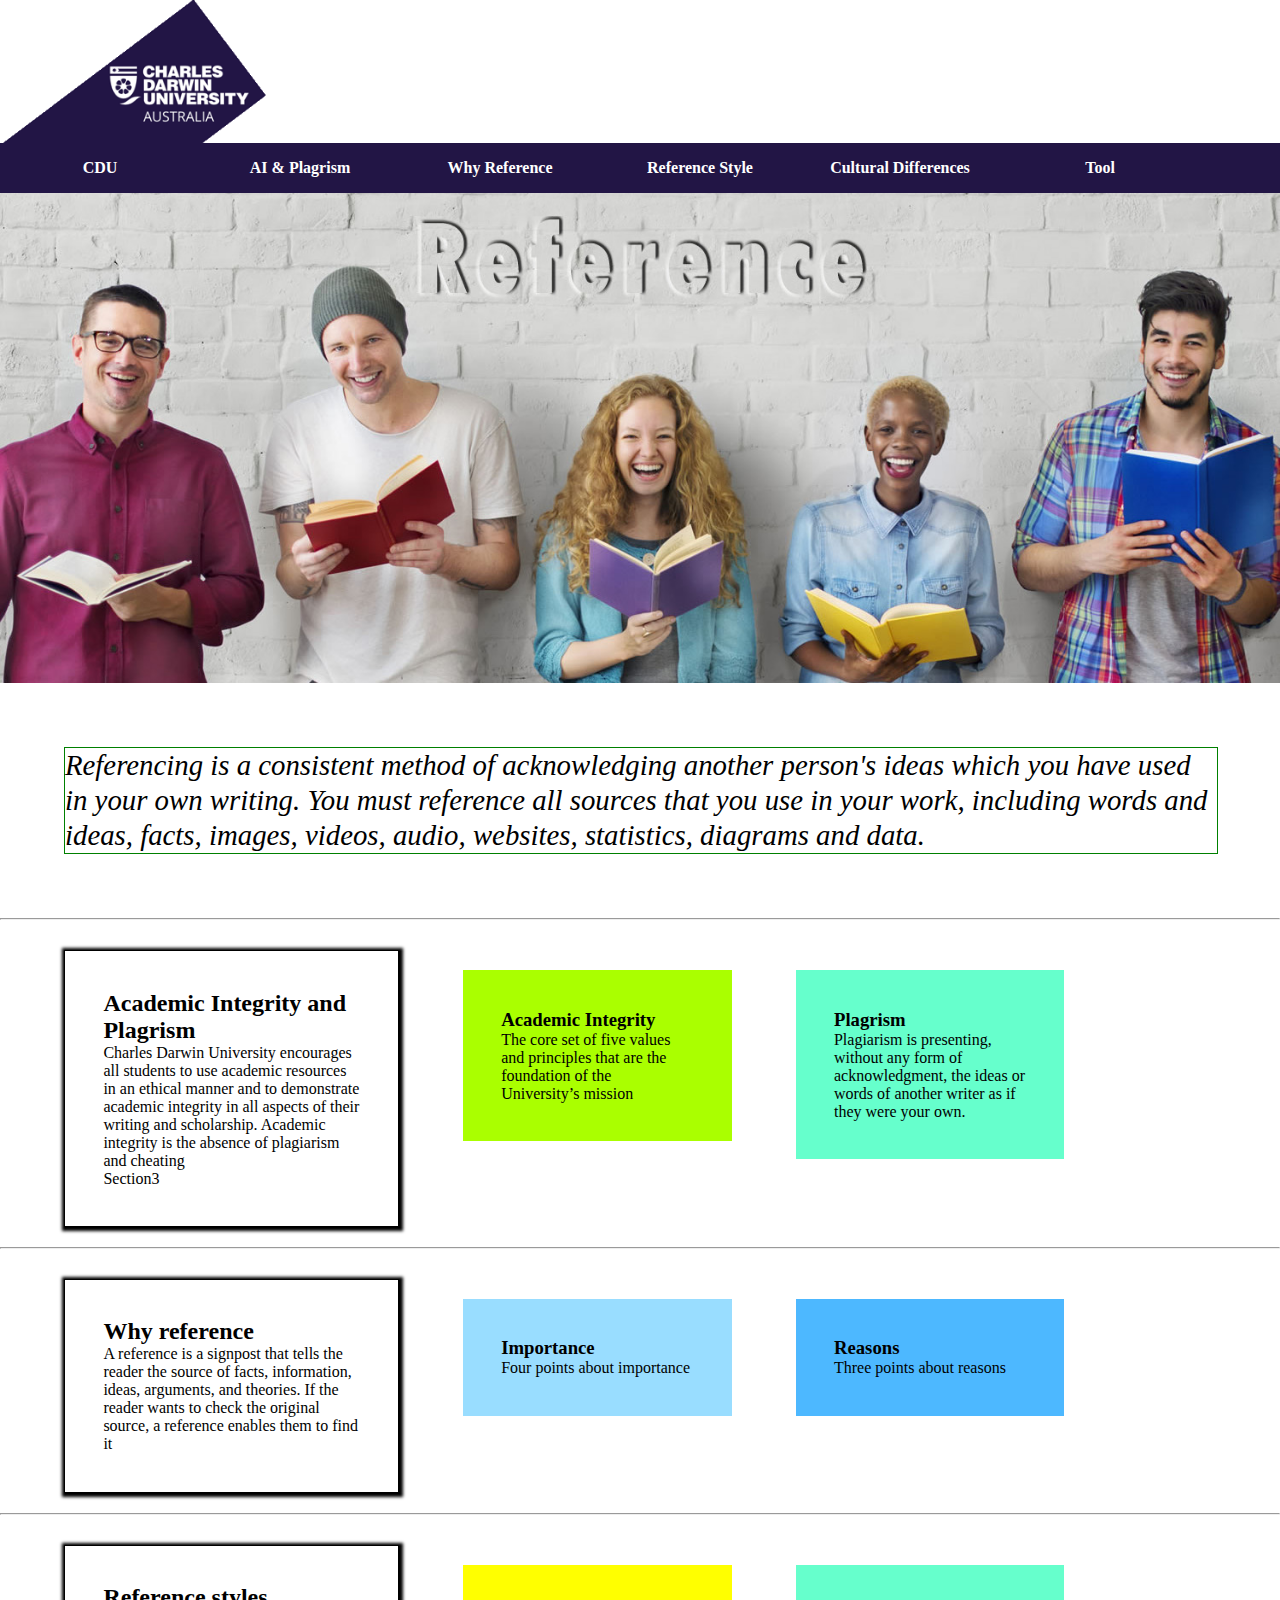
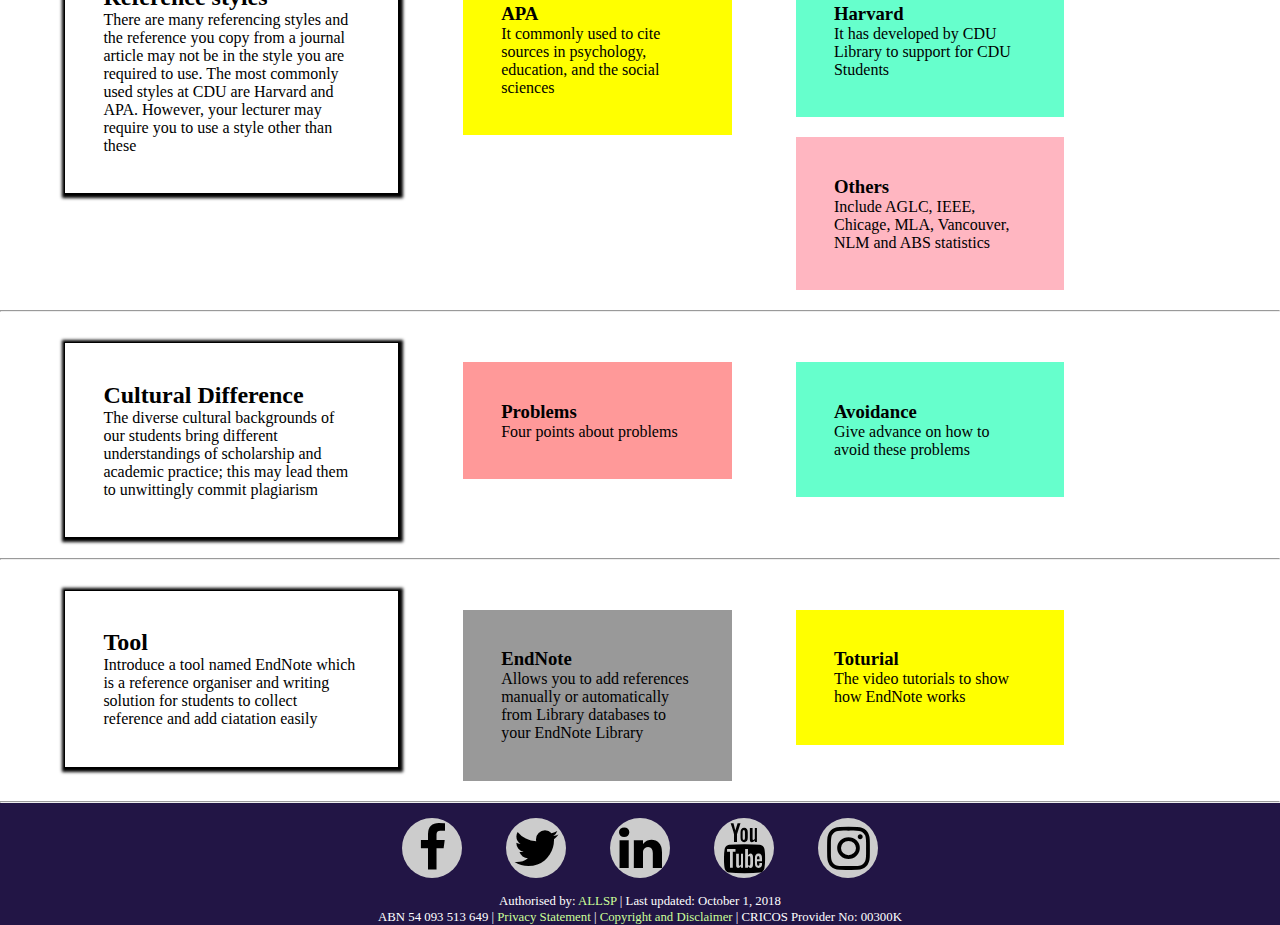
==== index.html @ 8f57a649 "small modifications made Signed-off-by: WM312081 <perfect.3betty@gmail.com>" ====
<!DOCTYPE html>
<html lang="en" dir="ltr">
  <head>
    <meta charset="utf-8">
    <meta name="viewport" content="width=device-width, initial-scale=1">
    <link rel="stylesheet" href="https://cdnjs.cloudflare.com/ajax/libs/font-awesome/4.7.0/css/font-awesome.min.css">
    <link rel="stylesheet" href="css/style.css">
    <script src="js/jquery-2.1.3.min.js" type="text/javascript"></script>
    <title>SKRSKR</title>
  </head>

  <body>
    <section>
      <div class="sec_div_1">
    		<div class="header_img_div">
    			<img src="images/cdu_left_logo.png" width="100%" alt="logo" />
    		</div>
      </div>
      <div class="showNav">
        <div class="menu">
          <i class="fa fa-bars"></i>
        </div>
      </div>
      <div class="navTwo">
        <div class="tag" id="tag1">CDU</div>
          <div class="tag tag1" style="display:none">
            <div class="tag1_1"><a href="https://www.cdu.edu.au/">Homepage</a></div>
            <div class="tag1_1"><a href="https://www.cdu.edu.au/library/">Library</a></div>
            <div class="tag1_1"><a href="http://learnline.cdu.edu.au/studyskills/">Studyskills</a></div>
            <div class="tag1_1"><a href="https://online.cdu.edu.au/webapps/portal/execute/tabs/tabAction?tab_tab_group_id=_3_1">Learnline Login</a></div>
          </div>
        <div class="tag" id="tag2">AI & Plagrism</div>
          <div class="tag tag2" style="display:none">
            <div class="tag1_1"><a href="#">Academic Intergrity</a></div>
            <div class="tag1_1"><a href="#">Plagrism</a></div>
          </div>
        <div class="tag" id="tag3">Why Reference</div>
          <div class="tag tag3" style="display:none">
            <div class="tag1_1"><a href="#">Importance</a></div>
            <div class="tag1_1"><a href="#">Reasons</a></div>
          </div>
        <div class="tag" id="tag4">Reference Style</div>
          <div class="tag tag4" style="display:none">
            <div class="tag1_1"><a href="#">APA</a></div>
            <div class="tag1_1"><a href="#">Harvard</a></div>
            <div class="tag1_1"><a href="#">Others</a></div>
          </div>
        <div class="tag" id="tag5">Cultural Differences</div>
          <div class="tag tag5" style="display:none">
            <div class="tag1_1"><a href="#">Problems</a></div>
            <div class="tag1_1"><a href="#">Avoidance</a></div>
          </div>
        <div class="tag" id="tag6">Tool</div>
          <div class="tag tag6" style="display:none">
            <div class="tag1_1"><a href="#">Endnote</a></div>
            <div class="tag1_1"><a href="#">Tutorials</a></div>
          </div>
    </div>

      <div class="nav">
        <nav>
          <ul>
            <li><a href="#">CDU</a>
              <ul class = "dropdown">
                <li><a href="https://www.cdu.edu.au/">Homepage</a></li>
                <li><a href="https://www.cdu.edu.au/library/">Library</a></li>
                <li><a href="http://learnline.cdu.edu.au/studyskills/">Studyskills</a></li>
                <li><a href="https://online.cdu.edu.au/webapps/portal/execute/tabs/tabAction?tab_tab_group_id=_3_1">Learnline Login</a></li>
              </ul>
            </li>
            <li><a href="#">AI & Plagrism</a>
              <ul class = "dropdown">
                <li><a href="#">Academic Integrity</a></li>
                <li><a href="#">Plagrism</a></li>
              </ul>
            </li>
            <li><a href="#">Why Reference</a>
              <ul class = "dropdown">
                <li><a href="#">Importance</a></li>
                <li><a href="#">Reasons</a></li>
              </ul>
            </li>
            <li><a href="#">Reference Style</a>
              <ul class = "dropdown">
                <li><a href="#">APA</a></li>
                <li><a href="#">Harvard</a></li>
                <li><a href="#">Others</a></li>
              </ul>
            </li>
            <li><a href="#">Cultural Differences</a>
              <ul class = "dropdown">
                <li><a href="#">Problems</a></li>
                <li><a href="#">Avoidance</a></li>
              </ul>
            </li>
            <li><a href="#">Tool</a>
              <ul class = "dropdown">
                <li><a href="#">Endnote</a></li>
                <li><a href="#">Tutorials</a></li>
              </ul>
            </li>
    		   </ul>
         </nav>
       </div>

       <div style="width:100%;">
     		<div style="width:100%;overflow: hidden;">
     			<img src="images/image_descr.jpg" width="100%">
     		</div>
     		<div class="desc">
               <p>Referencing is a consistent method of acknowledging another person's ideas which you have used in your own writing. You must reference all sources that you use in your work, including words and ideas, facts, images, videos, audio, websites, statistics, diagrams and data.</p>
        </div>

        <hr>
        <div class="card" style="">
     			<div class="cardFt" style="">
     			  <h2 id="">Academic Integrity and Plagrism</h2>
     			  <p>Charles Darwin University encourages all students to use academic resources in an ethical manner and to demonstrate academic integrity in all aspects of their writing and scholarship. Academic integrity is the absence of plagiarism and cheating</p>
     			  <p>Section3</p>
     			</div>
     			<div onclick="location.href='http://www.cdu.edu.au'" class="cardSc" style="background-color: #aaff00;">
     			  <h3>Academic Integrity</h3>
     			  <p>The core set of five values and principles that are the foundation of the University’s mission</p>
     			</div>
     			<div onclick="location.href='http://www.cdu.edu.au'" class="cardSc" style="background-color: #66ffcc;">
     			  <h3>Plagrism</h3>
     			  <p>Plagiarism is presenting, without any form of acknowledgment, the ideas or words of another writer as if they were your own.</p>
     			</div>
     		</div>

        <hr>
     		<div class="card" style="">
     			<div class="cardFt" style="">
     			  <h2 id="">Why reference</h2>
     			  <p>A reference is a signpost that tells the reader the source of facts, information, ideas, arguments, and theories. If the reader wants to check the original source, a reference enables them to find it</p>
     			</div>
     			<div onclick="location.href='http://www.cdu.edu.au'" class="cardSc" style="background-color: #99ddff;">
     			  <h3>Importance</h3>
     			  <p>Four points about importance</p>
     			</div>
     			<div onclick="location.href='http://www.cdu.edu.au'" class="cardSc" style="background-color: #4db8ff;">
     			  <h3>Reasons</h3>
     			  <p>Three points about reasons</p>
     			</div>
     		</div>

        <hr>
        <div class="card" style="">
          <div class="cardFt" style="">
            <h2 id="">Reference styles</h2>
            <p>There are many referencing styles and the reference you copy from a journal article may not be in the style you are required to use. The most commonly used styles at CDU are Harvard and APA. However, your lecturer may require you to use a style other than these</p>
          </div>
          <div onclick="location.href='http://www.cdu.edu.au'" class="cardSc" style="background-color: #ffff00;">
            <h3>APA</h3>
            <p>It commonly used to cite sources in psychology, education, and the social sciences</p>
          </div>
          <div onclick="location.href='http://www.cdu.edu.au'" class="cardSc" style="background-color: #66ffcc;">
            <h3>Harvard</h3>
            <p>It has developed by CDU Library to support for CDU Students</p>
          </div>
          <div onclick="location.href='http://www.cdu.edu.au'" class="cardSc" style="background-color: #FFB6C1;">
            <h3>Others</h3>
            <p>Include AGLC, IEEE, Chicage, MLA, Vancouver, NLM and ABS statistics</p>
          </div>
        </div>

        <hr>
        <div class="card" style="">
          <div class="cardFt" style="">
            <h2 id="">Cultural Difference</h2>
            <p>The diverse cultural backgrounds of our students bring different understandings of scholarship and academic practice; this may lead them to unwittingly commit plagiarism</p>
          </div>
          <div onclick="location.href='http://www.cdu.edu.au'" class="cardSc" style="background-color: #ff9999;">
            <h3>Problems</h3>
            <p>Four points about problems</p>
          </div>
          <div onclick="location.href='http://www.cdu.edu.au'" class="cardSc" style="background-color: #66ffcc;">
            <h3>Avoidance</h3>
            <p>Give advance on how to avoid these problems</p>
          </div>
        </div>

        <hr>
        <div class="card" style="">
          <div class="cardFt" style="">
            <h2 id="">Tool</h2>
            <p>Introduce a tool named EndNote which is a reference organiser and writing solution for students to collect reference and add ciatation easily</p>
          </div>
          <div onclick="location.href='http://www.cdu.edu.au'" class="cardSc" style="background-color: #999999;">
            <h3>EndNote</h3>
            <p>Allows you to add references manually or automatically from Library databases to your EndNote Library</p>
          </div>
          <div onclick="location.href='http://www.cdu.edu.au'" class="cardSc" style="background-color: #ffff00;">
            <h3>Toturial</h3>
            <p>The video tutorials to show how EndNote works</p>
          </div>
        </div>
        <hr class="last_hr">
     	</div>
    </section>

    <footer>
      <div class="footer_all">

        <div class="f_social_icons">
          <ul>
            <li><a href="https://www.facebook.com/home.php#!/CharlesDarwinUniversity" target="blank"><i class="fa fa-facebook"></i></a></li>
            <li><a href="https://twitter.com/CDUni" target="blank"><i class="fa fa-twitter"></i></a></li>
            <li><a href="https://www.linkedin.com/school/charles-darwin-university/" target="blank"><i class="fa fa-linkedin"></i></a></li>
            <li><a href="https://www.youtube.com/channel/UCKCcLzf49llRjQbNq3llFCg" target="blank"><i class="fa fa-youtube"></i></a></li>
            <li><a href="https://www.instagram.com/charlesdarwinuniversity/" target="blank"><i class="fa fa-instagram"></i></a></li>
          </ul>
        </div>
        <div class="footer_sec_1">
          <p>Authorised by: <a href="https://www.cdu.edu.au/academic-language-learning/allsp">ALLSP</a> | Last updated: October 1, 2018</p>
          <p>ABN 54 093 513 649 | <a href="https://www.cdu.edu.au/informationact">Privacy Statement</a> | <a href="https://www.cdu.edu.au/about/copyright">Copyright and Disclaimer</a> | CRICOS Provider No: 00300K</p>
        </div>

      </div>
    </footer>
  </body>


  <script>
	  $(document).ready(function(){
		  $(".showNav").click(function(){
			  $(".navTwo").toggle();
		  });
      $(".tag").each(function(){
        $(this).click(function(){
          var idname = $(this).attr("id");
          $("."+idname).toggle();
        });
      })
      $(window).resize(function(){
			  var windowsize = $(window).width()
			  if(windowsize > 850){
				  $(".navTwo").css("display","none");
			  }
		  })
	  })
	</script>
</html>
---- css/style.css ----
*{
  margin: 0;
  padding: 0;
  /*background-color: #cccccc;*/
}

header{
  overflow: hidden;
}
section{
  height: auto;
}
.sec_div_1{
  width:100%;
  float: left;
}
img{
  margin-bottom: -5px;
}
.header_img_div{
  width:21%;
  float: left;
  min-width: 250px;
}
.navTwo{
  width: 100%;
  overflow: hidden;
  float: left;
  display: none;
}
.nav{
  width:100%;
  float: left;
}
nav{
  margin-top: 0px;
  width: 100%;
  height: 50px;
  background: #221545;
  /*border-top: 1px solid rgba(255, 0, 0, 0.2);
  border-bottom: 1px solid rgba(255, 0, 0, 0.2);*/
  position: sticky; /* sticky the bar at the top */
  top: 0;
  z-index: 50;
}
nav ul{
  display: flex;
  margin: 0;
  padding: 0px;
  overflow: hidden;
  /*float: right;*/
}
nav ul li{
  list-style: none;
  width: 200px;
}
nav ul li a{
  display: block;
  color: #fff;
  background: #221545;
  font-weight: bold;
  text-align: center;
  line-height: 50px;
  text-decoration: none;
}
nav ul li a:hover, nav ul li a:active{
  background: #f00;
}
nav ul li:hover ul.dropdown{
  display: block;
}
nav ul li ul.dropdown{
  display: none; /* Show dropdowns only when hover*/
  position: absolute;
  padding: 0px;
  background-color: #221545;
}
nav ul li ul.dropdown li{
  display: block;
}
.desc{
  width: 90%;
  margin: 5%;
  border: 1px solid green;
  font-size: 1.8rem;
  line-height: 2.2rem;
  font-style: italic;
}

.card{
	width: 100%; float: left; margin-bottom: 20px;
}
.cardFt{
	border:1px solid #000000; box-shadow: 1px 1px 3px 3px #000000; width: 20%; padding: 3%; margin-left: 5%; float: left;
}
.cardSc{
	width: 15%; padding: 3%; margin-left: 5%; float: left; margin-top: 20px;
}

.tag{
	width: 100%;color: #fff; background: #221545; font-weight: bold; font-size: 20px; text-align: center; line-height: 50px; text-decoration: none; min-height: 50px;
}
.tag:hover{
  background-color: #adebeb;
  color: black;
}
.tag1_1{
  background-color: #b3b3cc;
  font-size: 15px;
}
.tag1_1:hover{
  background-color: #adebeb;
}
.tag1_1 a{
  color:white;
  text-decoration: none;
}
.tag1_1 a:hover{
  color: #221545;
}


.menu{
  display: none;
}

@media screen and (max-width: 1200px){
  nav ul li{
    list-style: none;
    width: 140px;
  }
  nav ul li a{
    display: block;
    color: #fff;
    background: #221545;
    font-weight: bold;
    text-align: center;
    font-size: 13px;
    line-height: 50px;
    text-decoration: none;
  }
  nav ul li ul.dropdown li{
    display: block;
    width: 140px;
  }
}

@media screen and (max-width: 850px){
	.showNav{
		display:block;
	}
	.showNav{width: 50px; height: 50px; position: absolute; right: 5px; top:45px; text-align: center;}
  .menu{
    display: block;
    background-color: #221545;
    color: #fff;
  }
  .menu:hover{
    background-color: grey;
    color: #221545;
  }
  .menu i{
    width: auto;
    height: auto;
    margin: 10px;
    padding: 5px;
  }
  .nav{
		display: none;
	}

  nav ul li a{
    display: block;
    color: #fff;
    background: #221545;
    font-weight: bold;
    font-size: 0.7rem;
    text-align: center;
    line-height: 50px;
    text-decoration: none;
  }
	.cardFt{
		border:1px solid #000000; box-shadow: 1px 1px 3px 3px #000000; width: 90%; padding: 5px; margin-left: 5%; float: left;
	}
	.cardSc{
		width: 90%; padding: 5px; margin-left: 5%; float: left; margin-top: 20px;
	}
  .desc{
    width: 90%;
    margin: 5%;
    border: 1px solid green;
    font-size: 0.8rem;
    font-weight: bold;
    line-height: 1rem;
    font-style: italic;
  }
}

footer{
  margin: 0px;
  height: auto;
  /*border: 1px solid purple;*/
  background-color: #221545;
  position: relative;
  margin-top: 0px;
}

footer .footer_all{
  height: 100%;
  color: #fff;
  /*background-color: #221545;*/
}

.footer_sec_1{
  text-align: center;
}
.footer_sec_1 p{
  font-size: 0.8rem;
  line-height: 1rem;
}
.footer_sec_1 a{
  text-decoration: none;
  color: #ccff99;
}
.footer_sec_1 a:hover{
  color: red;
}

.f_social_icons{
  width: 100%;
  height: auto;
  margin: 0px 0px;
  padding: 15px 0;
}

.f_social_icons ul{
  text-align: center;
  margin: 0px;
  padding: 0;
  list-style-type: none;
  /*border: 1px solid red;*/
}

.f_social_icons ul li{
  display: inline-block;
  width: 60px;
  height: 60px;
  margin: 0px 20px;
  /*background: rgba(192,192,192,0.8)*/
  background: #cccccc;
  border-radius: 100%;
}

.f_social_icons ul li a{
  display: block;
  color: #000;
  font-size: 50px;
}

.f_social_icons ul li a i{
  line-height: 60px;
}

.f_social_icons ul li:hover{
  background: #3B5998;
}

.f_social_icons ul li a:hover{
  color: #fff;
}
hr{
  margin-bottom: 30px;
}
.last_hr{
  margin-bottom: 0;
}
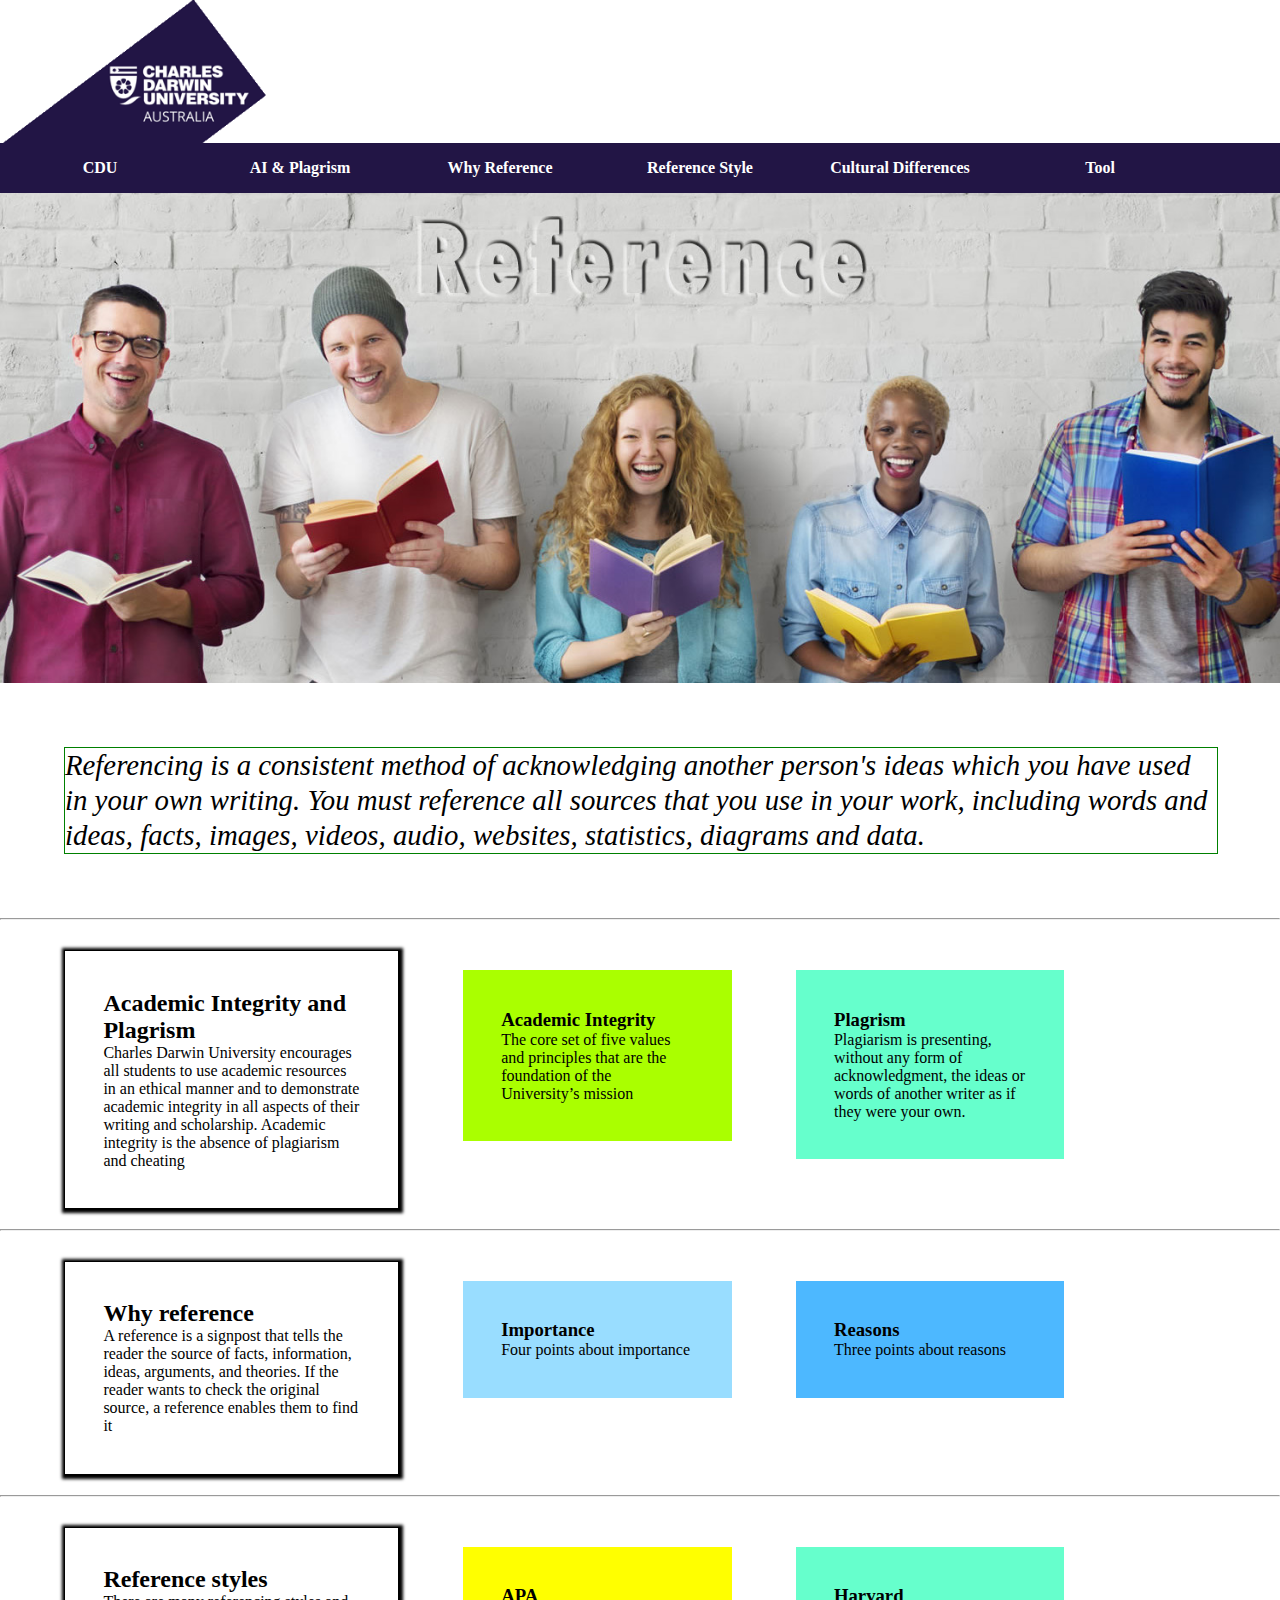
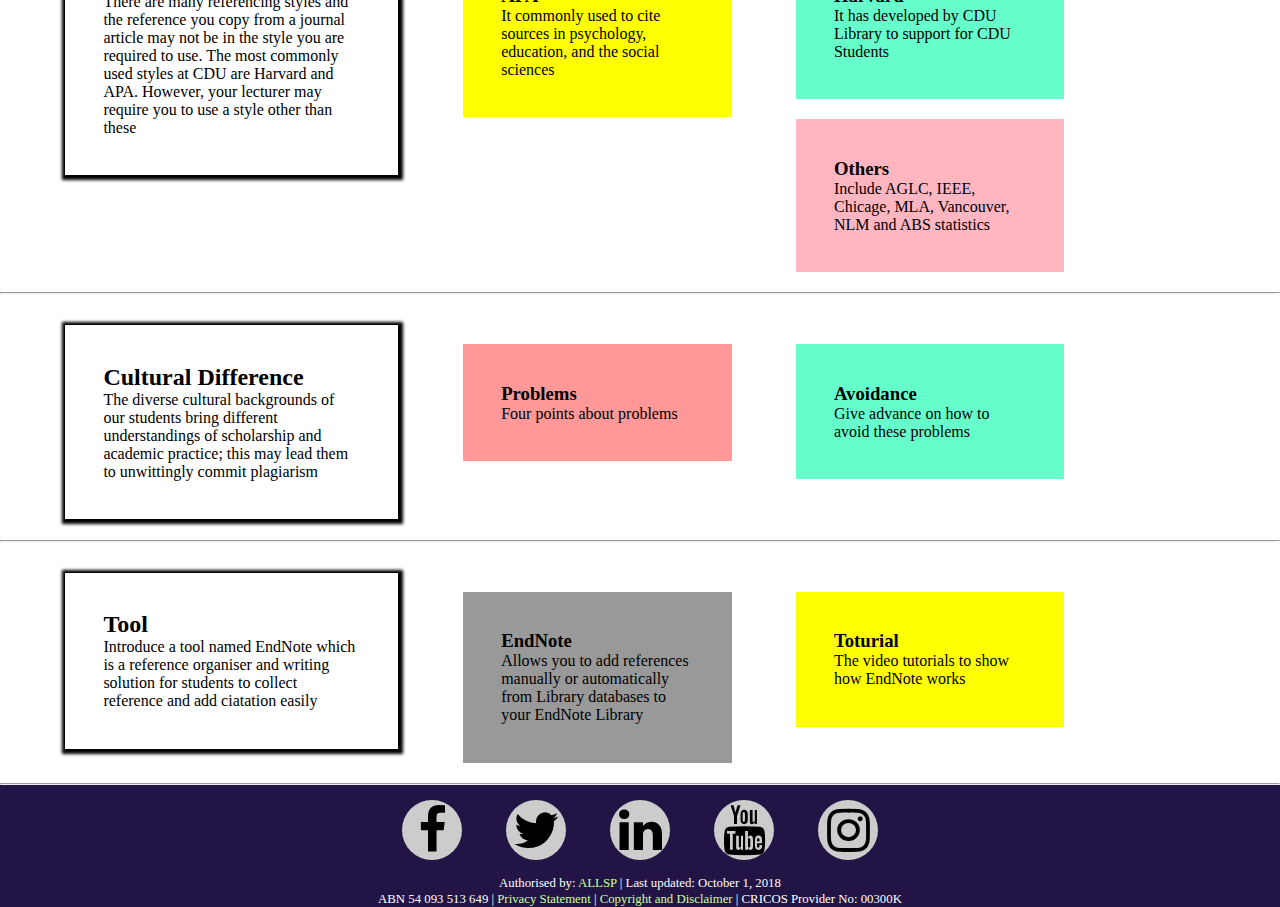
==== commit 60682752: "Nothing happened Signed-off-by: DahuZhu <zdhnwu@gmail.com>" ====
--- a/index.html
+++ b/index.html
@@ -116,7 +116,6 @@
      			<div class="cardFt" style="">
      			  <h2 id="">Academic Integrity and Plagrism</h2>
      			  <p>Charles Darwin University encourages all students to use academic resources in an ethical manner and to demonstrate academic integrity in all aspects of their writing and scholarship. Academic integrity is the absence of plagiarism and cheating</p>
-     			  <p>Section3</p>
      			</div>
      			<div onclick="location.href='http://www.cdu.edu.au'" class="cardSc" style="background-color: #aaff00;">
      			  <h3>Academic Integrity</h3>
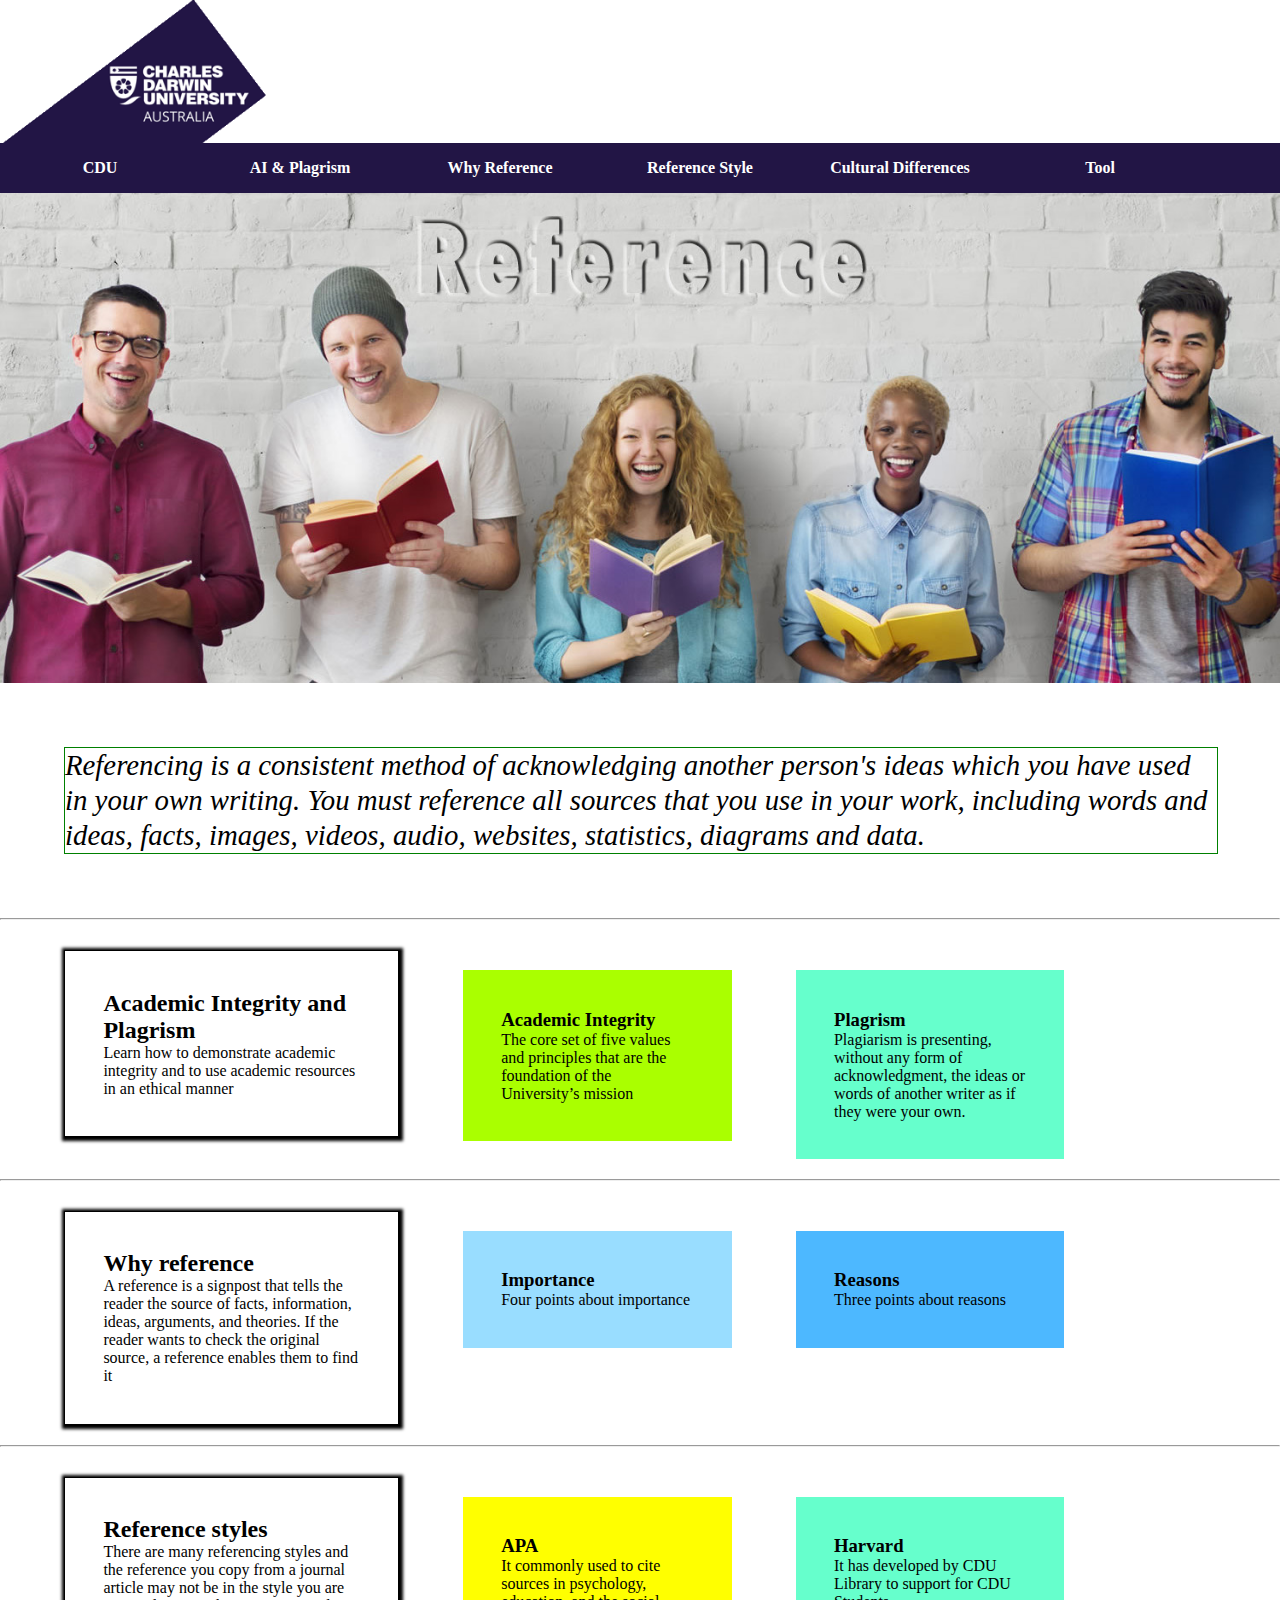
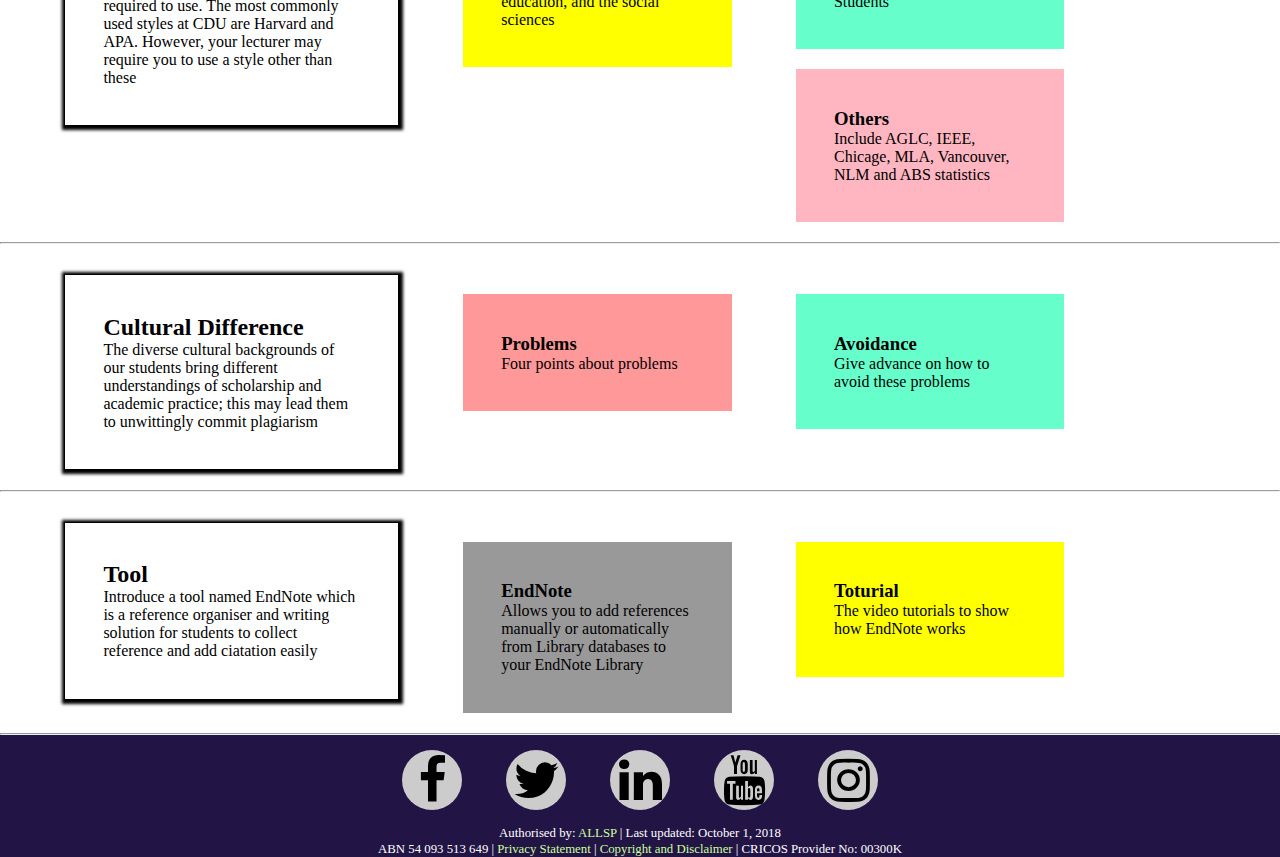
==== commit e3696a62: "Content adding Signed-off-by: WM312081 <perfect.3betty@gmail.com>" ====
--- a/index.html
+++ b/index.html
@@ -13,7 +13,7 @@
     <section>
       <div class="sec_div_1">
     		<div class="header_img_div">
-    			<img src="images/cdu_left_logo.png" width="100%" alt="logo" />
+    			<a href="index.html"><img src="images/cdu_left_logo.png" width="100%" alt="logo" /></a>
     		</div>
       </div>
       <div class="showNav">
@@ -29,75 +29,94 @@
             <div class="tag1_1"><a href="http://learnline.cdu.edu.au/studyskills/">Studyskills</a></div>
             <div class="tag1_1"><a href="https://online.cdu.edu.au/webapps/portal/execute/tabs/tabAction?tab_tab_group_id=_3_1">Learnline Login</a></div>
           </div>
-        <div class="tag" id="tag2">AI & Plagrism</div>
+        <div class="tag" id="tag2"><a class="tagg" href="ai_p.html">AI & Plagrism</a></div>
+          <!--
           <div class="tag tag2" style="display:none">
             <div class="tag1_1"><a href="#">Academic Intergrity</a></div>
             <div class="tag1_1"><a href="#">Plagrism</a></div>
           </div>
-        <div class="tag" id="tag3">Why Reference</div>
+          -->
+        <div class="tag" id="tag3"><a class="tagg" href="whyR.html">Why Reference</a></div>
+          <!--
           <div class="tag tag3" style="display:none">
             <div class="tag1_1"><a href="#">Importance</a></div>
             <div class="tag1_1"><a href="#">Reasons</a></div>
           </div>
-        <div class="tag" id="tag4">Reference Style</div>
+          -->
+        <div class="tag" id="tag4"><a class="tagg" href="rStyle.html">Reference Style</a></div>
+          <!--
           <div class="tag tag4" style="display:none">
             <div class="tag1_1"><a href="#">APA</a></div>
             <div class="tag1_1"><a href="#">Harvard</a></div>
             <div class="tag1_1"><a href="#">Others</a></div>
           </div>
-        <div class="tag" id="tag5">Cultural Differences</div>
+          -->
+        <div class="tag" id="tag5"><a class="tagg" href="culDif.html">Cultural Differences</a></div>
+          <!--
           <div class="tag tag5" style="display:none">
             <div class="tag1_1"><a href="#">Problems</a></div>
             <div class="tag1_1"><a href="#">Avoidance</a></div>
           </div>
-        <div class="tag" id="tag6">Tool</div>
+          -->
+        <div class="tag" id="tag6"><a class="tagg" href="tool.html">Tool</a></div>
+          <!--
           <div class="tag tag6" style="display:none">
             <div class="tag1_1"><a href="#">Endnote</a></div>
             <div class="tag1_1"><a href="#">Tutorials</a></div>
           </div>
-    </div>
+          -->
+      </div>
 
       <div class="nav">
         <nav>
           <ul>
-            <li><a href="#">CDU</a>
-              <ul class = "dropdown">
-                <li><a href="https://www.cdu.edu.au/">Homepage</a></li>
+            <li><a href="https://www.cdu.edu.au/">CDU</a>
+              <ul class = "dropdown">
                 <li><a href="https://www.cdu.edu.au/library/">Library</a></li>
                 <li><a href="http://learnline.cdu.edu.au/studyskills/">Studyskills</a></li>
                 <li><a href="https://online.cdu.edu.au/webapps/portal/execute/tabs/tabAction?tab_tab_group_id=_3_1">Learnline Login</a></li>
               </ul>
             </li>
-            <li><a href="#">AI & Plagrism</a>
+            <li><a href="ai_p.html">AI & Plagrism</a>
+              <!--
               <ul class = "dropdown">
                 <li><a href="#">Academic Integrity</a></li>
                 <li><a href="#">Plagrism</a></li>
               </ul>
-            </li>
-            <li><a href="#">Why Reference</a>
+              -->
+            </li>
+            <li><a href="whyR.html">Why Reference</a>
+              <!--
               <ul class = "dropdown">
                 <li><a href="#">Importance</a></li>
                 <li><a href="#">Reasons</a></li>
               </ul>
-            </li>
-            <li><a href="#">Reference Style</a>
+              -->
+            </li>
+            <li><a href="rStyle.html">Reference Style</a>
+              <!--
               <ul class = "dropdown">
                 <li><a href="#">APA</a></li>
                 <li><a href="#">Harvard</a></li>
                 <li><a href="#">Others</a></li>
               </ul>
-            </li>
-            <li><a href="#">Cultural Differences</a>
+              -->
+            </li>
+            <li><a href="culDif.html">Cultural Differences</a>
+              <!--
               <ul class = "dropdown">
                 <li><a href="#">Problems</a></li>
                 <li><a href="#">Avoidance</a></li>
               </ul>
-            </li>
-            <li><a href="#">Tool</a>
+              -->
+            </li>
+            <li><a href="tool.html">Tool</a>
+              <!--
               <ul class = "dropdown">
                 <li><a href="#">Endnote</a></li>
                 <li><a href="#">Tutorials</a></li>
               </ul>
+              -->
             </li>
     		   </ul>
          </nav>
@@ -112,84 +131,84 @@
         </div>
 
         <hr>
-        <div class="card" style="">
-     			<div class="cardFt" style="">
+        <div class="card_container">
+     			<div class="cardFt">
      			  <h2 id="">Academic Integrity and Plagrism</h2>
-     			  <p>Charles Darwin University encourages all students to use academic resources in an ethical manner and to demonstrate academic integrity in all aspects of their writing and scholarship. Academic integrity is the absence of plagiarism and cheating</p>
-     			</div>
-     			<div onclick="location.href='http://www.cdu.edu.au'" class="cardSc" style="background-color: #aaff00;">
+     			  <p>Learn how to demonstrate academic integrity and to use academic resources in an ethical manner</p>
+     			</div>
+     			<div onclick="location.href='ai_p.html'" class="cardSc" style="background-color: #aaff00;">
      			  <h3>Academic Integrity</h3>
      			  <p>The core set of five values and principles that are the foundation of the University’s mission</p>
      			</div>
-     			<div onclick="location.href='http://www.cdu.edu.au'" class="cardSc" style="background-color: #66ffcc;">
+     			<div onclick="location.href='ai_p.html'" class="cardSc" style="background-color: #66ffcc;">
      			  <h3>Plagrism</h3>
      			  <p>Plagiarism is presenting, without any form of acknowledgment, the ideas or words of another writer as if they were your own.</p>
      			</div>
      		</div>
 
         <hr>
-     		<div class="card" style="">
-     			<div class="cardFt" style="">
+     		<div class="card_container">
+     			<div class="cardFt">
      			  <h2 id="">Why reference</h2>
      			  <p>A reference is a signpost that tells the reader the source of facts, information, ideas, arguments, and theories. If the reader wants to check the original source, a reference enables them to find it</p>
      			</div>
-     			<div onclick="location.href='http://www.cdu.edu.au'" class="cardSc" style="background-color: #99ddff;">
+     			<div onclick="location.href='whyR.html'" class="cardSc" style="background-color: #99ddff;">
      			  <h3>Importance</h3>
      			  <p>Four points about importance</p>
      			</div>
-     			<div onclick="location.href='http://www.cdu.edu.au'" class="cardSc" style="background-color: #4db8ff;">
+     			<div onclick="location.href='whyR.html'" class="cardSc" style="background-color: #4db8ff;">
      			  <h3>Reasons</h3>
      			  <p>Three points about reasons</p>
      			</div>
      		</div>
 
         <hr>
-        <div class="card" style="">
-          <div class="cardFt" style="">
+        <div class="card_container">
+          <div class="cardFt">
             <h2 id="">Reference styles</h2>
             <p>There are many referencing styles and the reference you copy from a journal article may not be in the style you are required to use. The most commonly used styles at CDU are Harvard and APA. However, your lecturer may require you to use a style other than these</p>
           </div>
-          <div onclick="location.href='http://www.cdu.edu.au'" class="cardSc" style="background-color: #ffff00;">
+          <div onclick="location.href='rStyle.html'" class="cardSc" style="background-color: #ffff00;">
             <h3>APA</h3>
             <p>It commonly used to cite sources in psychology, education, and the social sciences</p>
           </div>
-          <div onclick="location.href='http://www.cdu.edu.au'" class="cardSc" style="background-color: #66ffcc;">
+          <div onclick="location.href='rStyle.html'" class="cardSc" style="background-color: #66ffcc;">
             <h3>Harvard</h3>
             <p>It has developed by CDU Library to support for CDU Students</p>
           </div>
-          <div onclick="location.href='http://www.cdu.edu.au'" class="cardSc" style="background-color: #FFB6C1;">
+          <div onclick="location.href='rStyle.html'" class="cardSc" style="background-color: #FFB6C1;">
             <h3>Others</h3>
             <p>Include AGLC, IEEE, Chicage, MLA, Vancouver, NLM and ABS statistics</p>
           </div>
         </div>
 
         <hr>
-        <div class="card" style="">
-          <div class="cardFt" style="">
+        <div class="card_container">
+          <div class="cardFt">
             <h2 id="">Cultural Difference</h2>
             <p>The diverse cultural backgrounds of our students bring different understandings of scholarship and academic practice; this may lead them to unwittingly commit plagiarism</p>
           </div>
-          <div onclick="location.href='http://www.cdu.edu.au'" class="cardSc" style="background-color: #ff9999;">
+          <div onclick="location.href='culDif.html'" class="cardSc" style="background-color: #ff9999;">
             <h3>Problems</h3>
             <p>Four points about problems</p>
           </div>
-          <div onclick="location.href='http://www.cdu.edu.au'" class="cardSc" style="background-color: #66ffcc;">
+          <div onclick="location.href='culDif.html'" class="cardSc" style="background-color: #66ffcc;">
             <h3>Avoidance</h3>
             <p>Give advance on how to avoid these problems</p>
           </div>
         </div>
 
         <hr>
-        <div class="card" style="">
-          <div class="cardFt" style="">
+        <div class="card_container">
+          <div class="cardFt">
             <h2 id="">Tool</h2>
             <p>Introduce a tool named EndNote which is a reference organiser and writing solution for students to collect reference and add ciatation easily</p>
           </div>
-          <div onclick="location.href='http://www.cdu.edu.au'" class="cardSc" style="background-color: #999999;">
+          <div onclick="location.href='tool.html'" class="cardSc" style="background-color: #999999;">
             <h3>EndNote</h3>
             <p>Allows you to add references manually or automatically from Library databases to your EndNote Library</p>
           </div>
-          <div onclick="location.href='http://www.cdu.edu.au'" class="cardSc" style="background-color: #ffff00;">
+          <div onclick="location.href='tool.html'" class="cardSc" style="background-color: #ffff00;">
             <h3>Toturial</h3>
             <p>The video tutorials to show how EndNote works</p>
           </div>
--- a/css/style.css
+++ b/css/style.css
@@ -87,21 +87,53 @@
   font-style: italic;
 }
 
-.card{
-	width: 100%; float: left; margin-bottom: 20px;
+.card_container{
+	width: 100%;
+  float: left;
+  margin-bottom: 20px;
 }
 .cardFt{
-	border:1px solid #000000; box-shadow: 1px 1px 3px 3px #000000; width: 20%; padding: 3%; margin-left: 5%; float: left;
+	border:1px solid #000000;
+  box-shadow: 1px 1px 3px 3px #000000;
+  width: 20%;
+  padding: 3%;
+  margin-left: 5%;
+  float: left;
 }
 .cardSc{
-	width: 15%; padding: 3%; margin-left: 5%; float: left; margin-top: 20px;
+	width: 15%;
+  padding: 3%;
+  margin-left: 5%;
+  float: left;
+  margin-top: 20px;
+}
+.cardSc:hover{
+  background-color: black;
+  box-shadow: 1px 1px 3px 3px #000000;
 }
 
 .tag{
-	width: 100%;color: #fff; background: #221545; font-weight: bold; font-size: 20px; text-align: center; line-height: 50px; text-decoration: none; min-height: 50px;
+	width: 100%;
+  color: #fff;
+  background: #221545;
+  font-weight: bold;
+  font-size: 20px;
+  text-align: center;
+  line-height: 50px;
+  text-decoration: none;
+  min-height: 50px;
+}
+.tagg{
+  color: #fff;
+  background: #221545;
+  text-decoration: none;
+}
+.tagg:hover{
+  background-color: #221545;
+  color: black;
 }
 .tag:hover{
-  background-color: #adebeb;
+  background-color: #221545;
   color: black;
 }
 .tag1_1{
@@ -119,11 +151,175 @@
   color: #221545;
 }
 
-
 .menu{
   display: none;
 }
 
+
+
+.sub_card_container{
+  width: 80%;
+  margin: auto;
+  /*border: 1px solid black;*/
+  margin-bottom: 10px;
+  text-align: center;
+}
+.sub_card_desc{
+  height: auto;
+  width: 90%;
+  margin: 10px auto;
+  text-align: left;
+  padding: 3px;
+  /*border: 1px solid red;*/
+}
+a{
+  text-decoration: none;
+  color: #33afff;
+}
+ul li{
+  /*list-style: none;*/
+}
+
+.card {
+  width: 85%;
+  max-width: 450px;
+  min-width: 225px;
+  margin: 10px 8px;
+  /*margin: 10px 5% 10px;*/
+  padding: 5px ;
+  border-radius: 10px 10px 10px 10px;
+  background-color: rgba(226, 192, 72, 0.75);
+  box-shadow: 2px 2px 8px rgba(0, 0, 0, 0.75);
+  transition: height 0.4s;
+  display: inline-block;
+}
+.card h1{
+  text-align: center;
+}
+.card_bg_ai{
+  background-image: url("../images/ai.jpg");
+  background-size: 100% auto;
+  background-repeat: no-repeat;
+}
+.card_bg_pla{
+  background-image: url("../images/plagrismb.jpg");
+  background-size: 100% auto;
+  background-repeat: no-repeat;
+}
+.card_bg_imp{
+  background-image: url("../images/ai.jpg");
+  background-size: 100% auto;
+  background-repeat: no-repeat;
+}
+.card_bg_re{
+  background-image: url("../images/plagrismb.jpg");
+  background-size: 100% auto;
+  background-repeat: no-repeat;
+}
+.card_bg_apa{
+  background-image: url("../images/plagrismb.jpg");
+  background-size: 100% auto;
+  background-repeat: no-repeat;
+}
+.card_bg_hav{
+  background-image: url("../images/ai.jpg");
+  background-size: 100% auto;
+  background-repeat: no-repeat;
+}
+.card_bg_other{
+  background-image: url("../images/plagrismb.jpg");
+  background-size: 100% auto;
+  background-repeat: no-repeat;
+}
+.card_bg_pro{
+  background-image: url("../images/ai.jpg");
+  background-size: 100% auto;
+  background-repeat: no-repeat;
+}
+.card_bg_avo{
+  background-image: url("../images/plagrismb.jpg");
+  background-size: 100% auto;
+  background-repeat: no-repeat;
+}
+.card_bg_en{
+  background-image: url("../images/EndNote.jpg");
+  background-size: 100% auto;
+  background-repeat: no-repeat;
+}
+.card_bg_ent{
+  background-image: url("../images/tutorial.png");
+  background-size: 100% auto;
+  background-repeat: no-repeat;
+}
+
+.card:hover{
+  opacity: 1;
+  height: 500px;
+}
+.card .title{
+  width: 100%;
+  color: black;
+  padding: 0px auto;
+  margin: 0;
+  font-family: sans-serif;
+  font-size: 24px;
+  line-height: 40px;
+  position: relative;
+  top: 25px;
+  /*left: 0;*/
+  opacity:0.7;
+  background-color: rgba(230, 230, 230, 0.8);
+}
+.card .card_info {
+  color: black;
+  font-family: sans-serif;
+  background-color: rgba(230, 230, 230, 0.8);
+  width: 100%;
+  height: 60px;
+  position: relative;
+  text-align: center;
+  top: 165px;
+  padding-top: 5px;
+  font-size: 20px;
+  opacity: 0;
+  transition: opacity 1s;
+}
+.card:hover .card_info{
+  opacity: 0.8;
+}
+.card_desc {
+  /*border: 1px solid red;*/
+  width: 100%;
+  color: black;
+  height: 150px;
+  padding: 0;
+  font-family: sans-serif;
+  font-size: 18px;
+  line-height: 24px;
+  position: relative;
+  top: 50px;
+  border-radius: 0 0 12px 12px;
+  opacity: 0;
+  transition: top 0.65s, opacity 0.65s cubic-bezier(0.3, 0.6, 0.6, 1);
+}
+.card:hover .card_desc{
+  top: 200px;
+  opacity: 0.8;
+}
+.card_p{
+  text-align: left;
+}
+
+.images{
+  margin: 0 auto;
+  width: 40%;
+  min-width: 220px;
+}
+.images img{
+  width: 100%;
+  text-align: center;
+  margin-top: 10px;
+}
 @media screen and (max-width: 1200px){
   nav ul li{
     list-style: none;
@@ -149,7 +345,14 @@
 	.showNav{
 		display:block;
 	}
-	.showNav{width: 50px; height: 50px; position: absolute; right: 5px; top:45px; text-align: center;}
+	.showNav{
+    width: 50px;
+    height: 50px;
+    position: absolute;
+    right: 5px;
+    top:45px;
+    text-align: center
+  }
   .menu{
     display: block;
     background-color: #221545;
@@ -180,10 +383,19 @@
     text-decoration: none;
   }
 	.cardFt{
-		border:1px solid #000000; box-shadow: 1px 1px 3px 3px #000000; width: 90%; padding: 5px; margin-left: 5%; float: left;
+		border:1px solid #000000;
+    box-shadow: 1px 1px 3px 3px #000000;
+    width: 90%;
+    padding: 5px;
+    margin-left: 5%;
+    float: left;
 	}
 	.cardSc{
-		width: 90%; padding: 5px; margin-left: 5%; float: left; margin-top: 20px;
+		width: 90%;
+    padding: 5px;
+    margin-left: 5%;
+    float: left;
+    margin-top: 20px;
 	}
   .desc{
     width: 90%;
@@ -196,8 +408,100 @@
   }
 }
 
+@media screen and (max-width: 414px){
+  .card{
+    height: 172px;
+    max-height: 290px;
+  }
+  .card .title{
+    color: black;
+    font-size: 14px;
+    line-height: 18px;
+  }
+  .card .card_info {
+    height: 28px;
+    position: relative;
+    text-align: center;
+    top: 110px;
+    font-size: 13px;
+  }
+  .card_desc {
+    height: 100px;
+    font-size: 12px;
+    line-height: 14px;
+    position: relative;
+    top: 0px;
+  }
+  .card:hover .card_desc{
+    top: 140px;
+  }
+}
+
+@media screen and (max-width: 375px){
+  .card{
+    /*height: 240px;*/
+    height: 150px;
+    max-height: 280px;
+  }
+  .card .title{
+    color: black;
+    font-size: 12px;
+    line-height: 15px;
+  }
+  .card .card_info {
+    height: 26px;
+    position: relative;
+    text-align: center;
+    top: 100px;
+    font-size: 12px;
+  }
+  .card_desc {
+    height: 100px;
+    font-size: 12px;
+    line-height: 14px;
+    position: relative;
+    top: 0px;
+  }
+  .card:hover .card_desc{
+    top: 120px;
+  }
+}
+
+@media screen and (max-width: 320px){
+  .card{
+    /*height: 240px;*/
+    height: 138px;
+    max-height: 250px
+  }
+  .card .title{
+    color: black;
+    font-size: 10px;
+    line-height: 14px;
+  }
+  .card .card_info {
+    height: 24px;
+    position: relative;
+    text-align: center;
+    top: 90px;
+    font-size: 10px;
+  }
+  .card_desc {
+    height: 100px;
+    font-size: 10px;
+    line-height: 12px;
+    position: relative;
+    top: 0px;
+  }
+  .card:hover .card_desc{
+    top: 110px;
+  }
+}
+
+
+
 footer{
   margin: 0px;
+  padding: 0;
   height: auto;
   /*border: 1px solid purple;*/
   background-color: #221545;
@@ -274,3 +578,12 @@
 .last_hr{
   margin-bottom: 0;
 }
+.subclass_images{
+  padding: 0;
+  margin: 20px auto;
+  text-align: center;
+}
+.subclass_images .sub_img{
+  max-width: 500px;
+  margin: 10px auto;
+}
